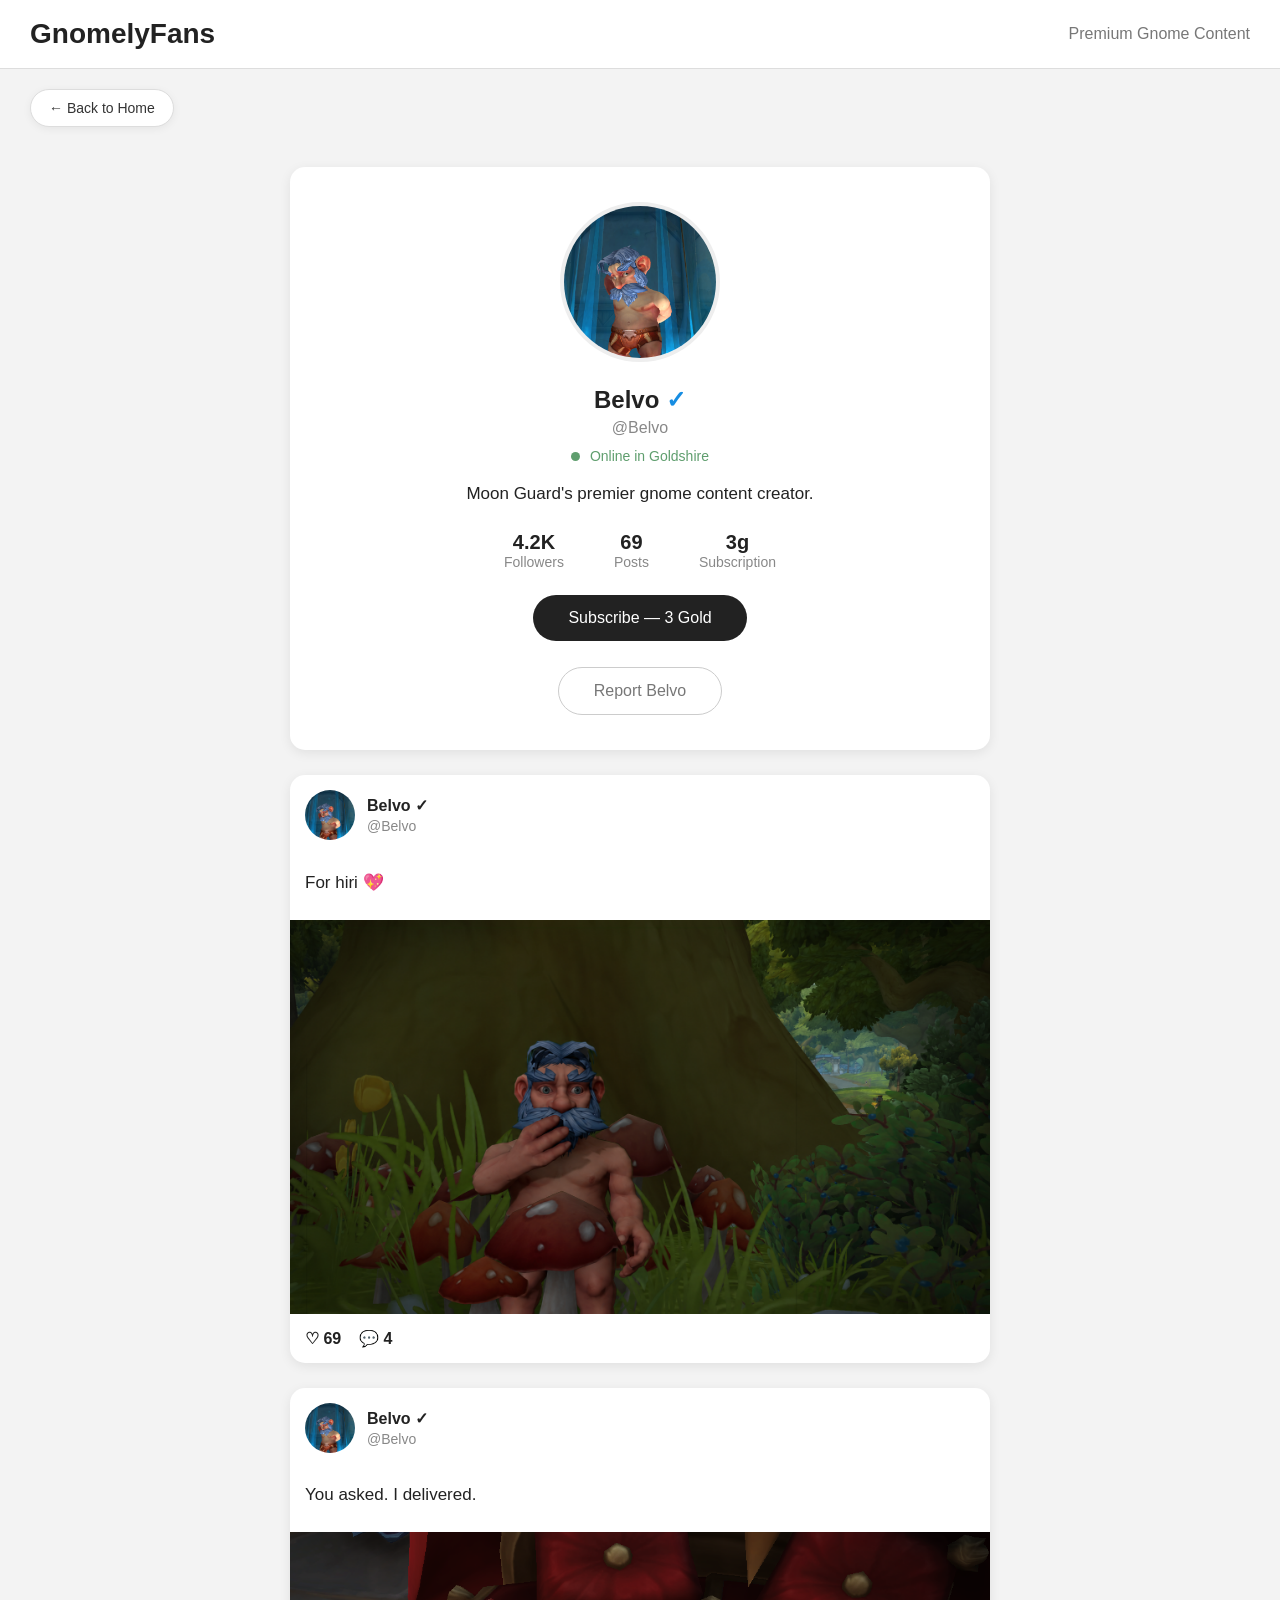
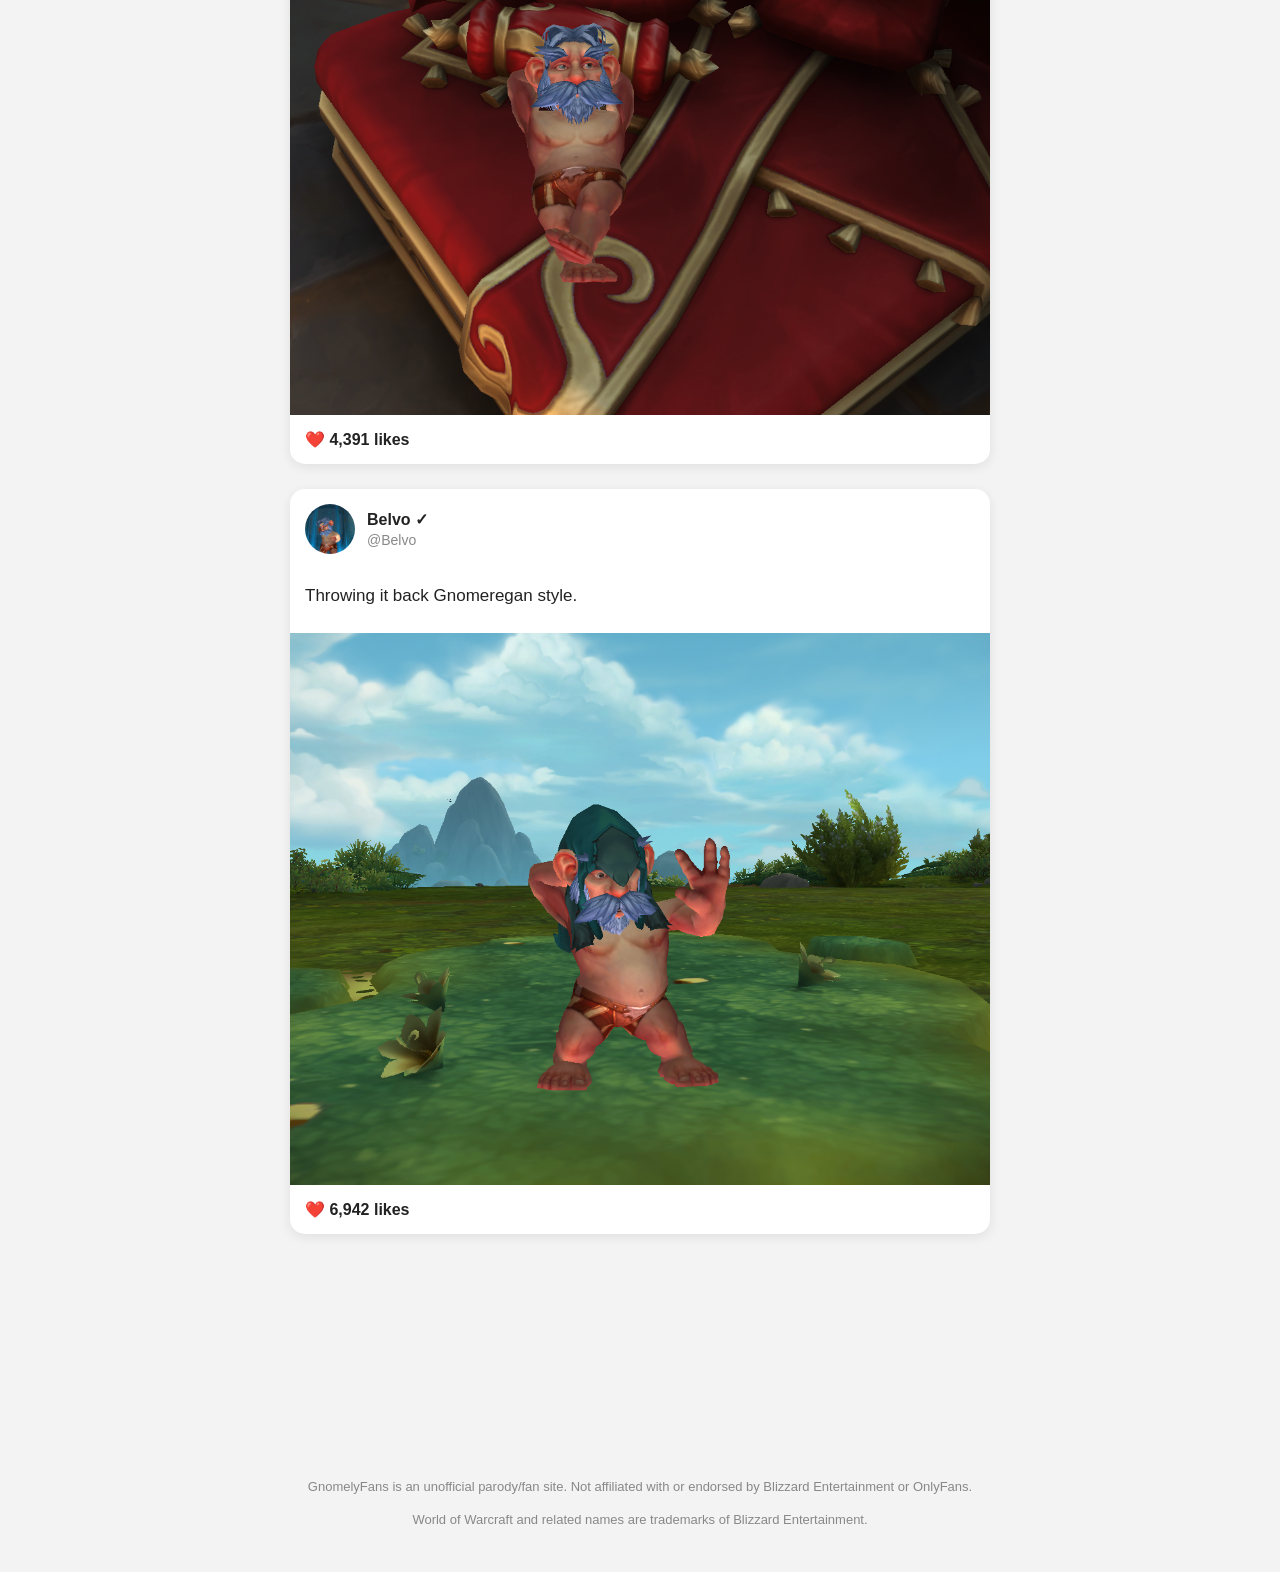
==== belvo.html @ c0539159 "Update belvo.html" ====
<!DOCTYPE html>
<html>
<head>
    <title>GnomelyFans</title>
    <meta charset="UTF-8">
    <meta name="viewport" content="width=device-width, initial-scale=1.0">
    
    <link rel="icon" type="image/png" href="images/Belvo.png">
    <link rel="stylesheet" href="style.css?v=3">
</head>

<body>

    <header>
        <div class="logo">GnomelyFans</div>
        <div class="tagline">Premium Gnome Content</div>
    </header>
<a href="index.html" class="home-button">← Back to Home</a>

    <main>

        <section class="profile">

            <img src="images/Belvo.png" class="profile-picture">

            <h1>Belvo <span class="verified">✓</span></h1>

            <p class="username">@Belvo</p>
	   
 <p class="online-status">
    <span class="online-dot"></span>
    Online in Goldshire
</p>
            <p class="bio">
                Moon Guard's premier gnome content creator.<br>
                
            </p>

            <div class="stats">

                <div>
                    <strong>4.2K</strong>
                    <span>Followers</span>
                </div>

                <div>
                    <strong>69</strong>
                    <span>Posts</span>
                </div>

                <div>
                    <strong>3g</strong>
                    <span>Subscription</span>
                </div>

            </div>
<button id="subscribeButton">Subscribe — 3 Gold</button>

<p id="subscriptionMessage"></p>

<button id="reportButton" class="report-button">
    Report Belvo
</button>
<div id="paymentPopup" class="popup-overlay">

    <div class="popup-box">

        <button id="closePopup" class="close-button">×</button>

        <h2>Subscribe to Belvo</h2>

        <p class="popup-price">3 Gold / month</p>

        <p>
            Gain access to premium gnome content. 
            No refunds.
        </p>

        <div class="payment-summary">
            <span>Monthly subscription</span>
            <strong>3g</strong>
        </div>

        <button id="confirmSubscribe" class="confirm-button">
            Pay 3 Gold
        </button>

        <button id="declineSubscribe" class="decline-button"
			data-message="Belvo will remember this.">
            I cannot financially support this gnome
        </button>

    </div>

</div>

<div id="reportPopup" class="popup-overlay">

    <div class="popup-box">

        <button id="closeReportPopup" class="close-button">×</button>

        <h2>Report Belvo</h2>

        <p>
            Are you sure you want to report this creator?
        </p>

        <button id="submitReport" class="confirm-button">
            Submit Report
        </button>

        <button id="cancelReport" class="decline-button">
            Nevermind
        </button>

    </div>

</div>
        </section>


        <section class="feed">
<div class="post">

    <div class="post-header">

        <img src="images/Belvo.png" class="small-profile-picture">

        <div>
            <strong>Belvo ✓</strong>
            <p>@Belvo</p>
        </div>

    </div>

    <p class="post-text">
        For hiri 💖
    </p>

    <img
        src="images/Belvopic1.png"
        class="post-image"
        alt="Belvo hiding among the mushrooms"
    >

    <div class="post-footer">
        ♡ 69 &nbsp;&nbsp; 💬 4
    </div>

</div>
            <div class="post">

                <div class="post-header">

                    <img src="images/Belvo.png" class="small-profile-picture">

                    <div>
                        <strong>Belvo ✓</strong>
                        <p>@Belvo</p>
                    </div>

                </div>

                <p class="post-text">
                    You asked. I delivered.
                </p>

                <img src="images/post1.png" class="post-image">

                <div class="post-footer">
                    ❤️ 4,391 likes
                </div>
    		</div>

		<div class="post">
			<div class="post-header">

    <img src="images/Belvo.png" class="small-profile-picture">

    <div>
        <strong>Belvo ✓</strong>
        <p>@Belvo</p>
    </div>

</div>
		<p class="post-text">
       		 Throwing it back Gnomeregan style.
    		</p>

    		<img src="images/post2.png" class="post-image">

    		<div class="post-footer">
       		 ❤️ 6,942 likes
            </div>
		    </div>
        </section>

    </main>
<footer>
    <p>
        GnomelyFans is an unofficial parody/fan site.
        Not affiliated with or endorsed by Blizzard Entertainment or OnlyFans.
    </p>

    <p>
        World of Warcraft and related names are trademarks of Blizzard Entertainment.
    </p>
</footer>
<script src="script.js?v=3"></script>
</body>
</html>
---- style.css ----
* {
    box-sizing: border-box;
}

body {
    margin: 0;
    font-family: Arial, sans-serif;
    background-color: #f3f3f3;
    color: #222;
}


/* HEADER */

header {
    background-color: white;
    border-bottom: 1px solid #ddd;
    padding: 18px 30px;
    display: flex;
    align-items: center;
    justify-content: space-between;
}

.logo {
    font-size: 28px;
    font-weight: bold;
}

.tagline {
    color: #777;
}


/* MAIN PAGE */

main {
    max-width: 700px;
    margin: 40px auto;
}


/* PROFILE */

.profile {
    background-color: white;
    text-align: center;
    padding: 35px;
    border-radius: 15px;
    margin-bottom: 25px;
    box-shadow: 0 3px 12px rgba(0,0,0,0.08);
}

.profile-picture {
    width: 160px;
    height: 160px;
    object-fit: cover;
    border-radius: 50%;
    border: 4px solid #eee;
}

.profile h1 {
    margin-bottom: 5px;
}

.verified {
    color: #168de2;
}

.username {
    color: #888;
    margin-top: 0;
}

.bio {
    font-size: 17px;
    line-height: 1.5;
}


/* STATS */

.stats {
    display: flex;
    justify-content: center;
    gap: 50px;
    margin: 25px 0;
}

.stats div {
    display: flex;
    flex-direction: column;
}

.stats strong {
    font-size: 20px;
}

.stats span {
    color: #888;
    font-size: 14px;
}


/* BUTTON */

button {
    background-color: #222;
    color: white;
    border: none;
    padding: 14px 35px;
    font-size: 16px;
    border-radius: 30px;
    cursor: pointer;
}

button:hover {
    background-color: #444;
}


/* POSTS */

.post {
    background-color: white;
    border-radius: 15px;
    overflow: hidden;
    box-shadow: 0 3px 12px rgba(0,0,0,0.08);
    margin-bottom: 25px;
}

.post-header {
    display: flex;
    align-items: center;
    padding: 15px;
}

.post-header p {
    margin: 3px 0 0;
    color: #888;
    font-size: 14px;
}

.small-profile-picture {
    width: 50px;
    height: 50px;
    object-fit: cover;
    border-radius: 50%;
    margin-right: 12px;
}

.post-text {
    padding: 0 15px 10px;
    font-size: 17px;
}

.post-image {
    width: 100%;
    display: block;
}

.post-footer {
    padding: 15px;
    font-weight: bold;
}
#subscriptionMessage {
    margin-top: 15px;
    font-weight: bold;
    color: #555;
}
/* PAYMENT POPUP */

.popup-overlay {
    display: none;
    position: fixed;
    top: 0;
    left: 0;
    width: 100%;
    height: 100%;
    background-color: rgba(0, 0, 0, 0.65);
    justify-content: center;
    align-items: center;
    z-index: 1000;
}

.popup-box {
    position: relative;
    background-color: white;
    width: 380px;
    max-width: 90%;
    padding: 30px;
    border-radius: 18px;
    box-shadow: 0 10px 40px rgba(0, 0, 0, 0.3);
    text-align: center;
}

.popup-box h2 {
    margin-top: 0;
}

.popup-price {
    font-size: 24px;
    font-weight: bold;
}

.payment-summary {
    display: flex;
    justify-content: space-between;
    padding: 15px;
    margin: 20px 0;
    background-color: #f3f3f3;
    border-radius: 10px;
}

.close-button {
    position: absolute;
    top: 10px;
    right: 12px;
    background: none;
    color: #777;
    padding: 0;
    font-size: 28px;
}

.close-button:hover {
    background: none;
    color: black;
}

.confirm-button {
    width: 100%;
    margin-bottom: 10px;
}

.decline-button {
    width: 100%;
    background-color: #e7e7e7;
    color: #333;
}

.decline-button:hover {
    background-color: #d5d5d5;
}

.report-button {
    margin-top: 10px;
    background-color: transparent;
    color: #777;
    border: 1px solid #ccc;
}

.online-status {
    color: #5f9e6e;
    font-size: 14px;
    margin-top: -5px;
    margin-bottom: 15px;
}

.online-dot {
    display: inline-block;
    width: 9px;
    height: 9px;
    background-color: #5f9e6e;
    border-radius: 50%;
    margin-right: 6px;
}
.report-button:hover {
    background-color: #eee;
    color: #333;
}
/* HOMEPAGE */

.home-intro {
    text-align: center;
    margin-bottom: 30px;
}

.home-intro h1 {
    margin-bottom: 8px;
}

.home-intro p {
    color: #777;
}

.creator-grid {
    display: grid;
    grid-template-columns: repeat(2, 1fr);
    gap: 25px;
}

.creator-card {
    background-color: white;
    padding: 30px;
    border-radius: 15px;
    text-align: center;
    text-decoration: none;
    color: #222;
    box-shadow: 0 3px 12px rgba(0,0,0,0.08);
    transition: transform 0.2s ease, box-shadow 0.2s ease;
}

.creator-card:hover {
    transform: translateY(-5px);
    box-shadow: 0 8px 22px rgba(0,0,0,0.14);
}

.creator-picture {
    width: 170px;
    height: 170px;
    object-fit: cover;
    border-radius: 50%;
    border: 4px solid #eee;
}

.creator-card h2 {
    margin-bottom: 5px;
}

.creator-card p {
    margin-top: 0;
    color: #888;
}

.creator-status {
    color: #5f9e6e;
    font-size: 14px;
}

@media (max-width: 600px) {
    .creator-grid {
        grid-template-columns: 1fr;
    }
}
footer {
    margin-top: 200px;
    text-align: center;
    color: #888;
    font-size: 13px;
    padding: 30px 20px;
    line-height: 1.5;
}
.home-button {
    display: inline-block;
    margin: 20px 0 0 30px;
    padding: 10px 18px;
    background-color: white;
    color: #333;
    text-decoration: none;
    border-radius: 25px;
    border: 1px solid #ddd;
    font-size: 14px;
    box-shadow: 0 2px 8px rgba(0,0,0,0.06);
}

.home-button:hover {
    background-color: #eee;
}
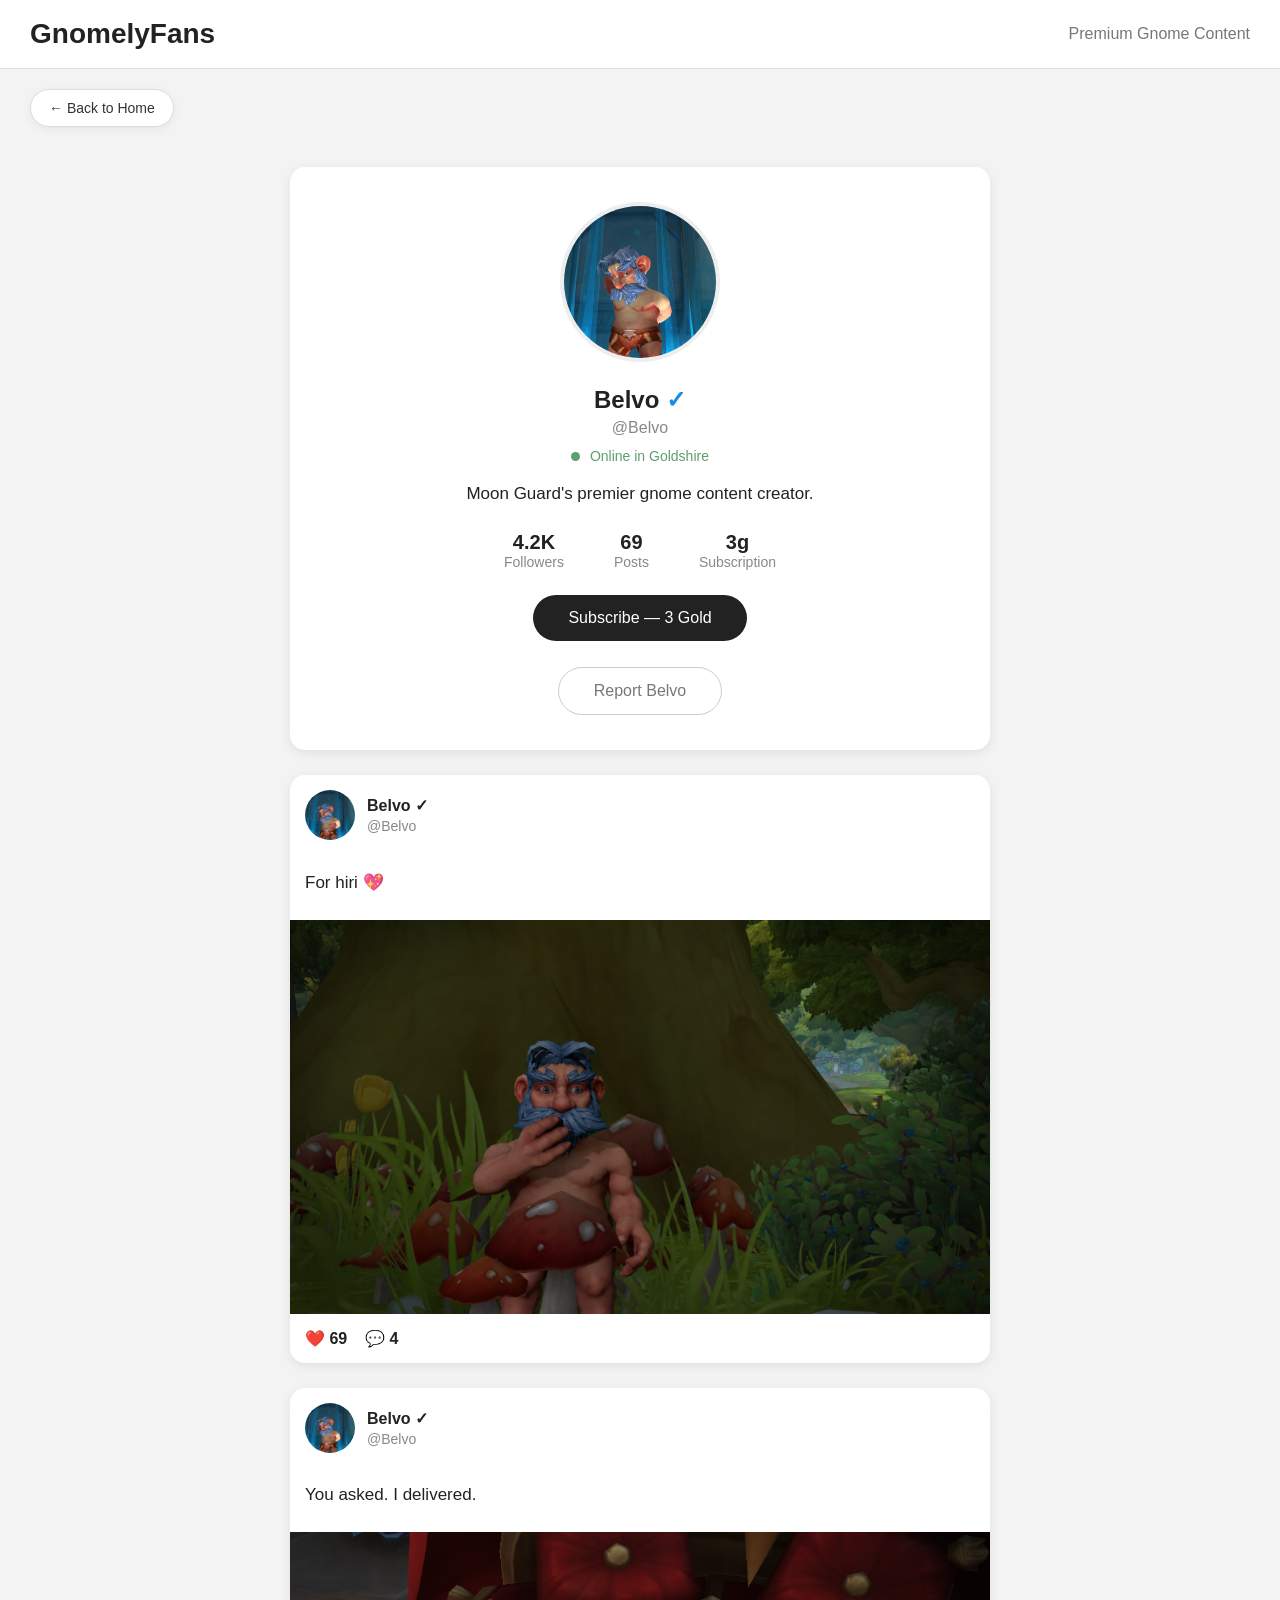
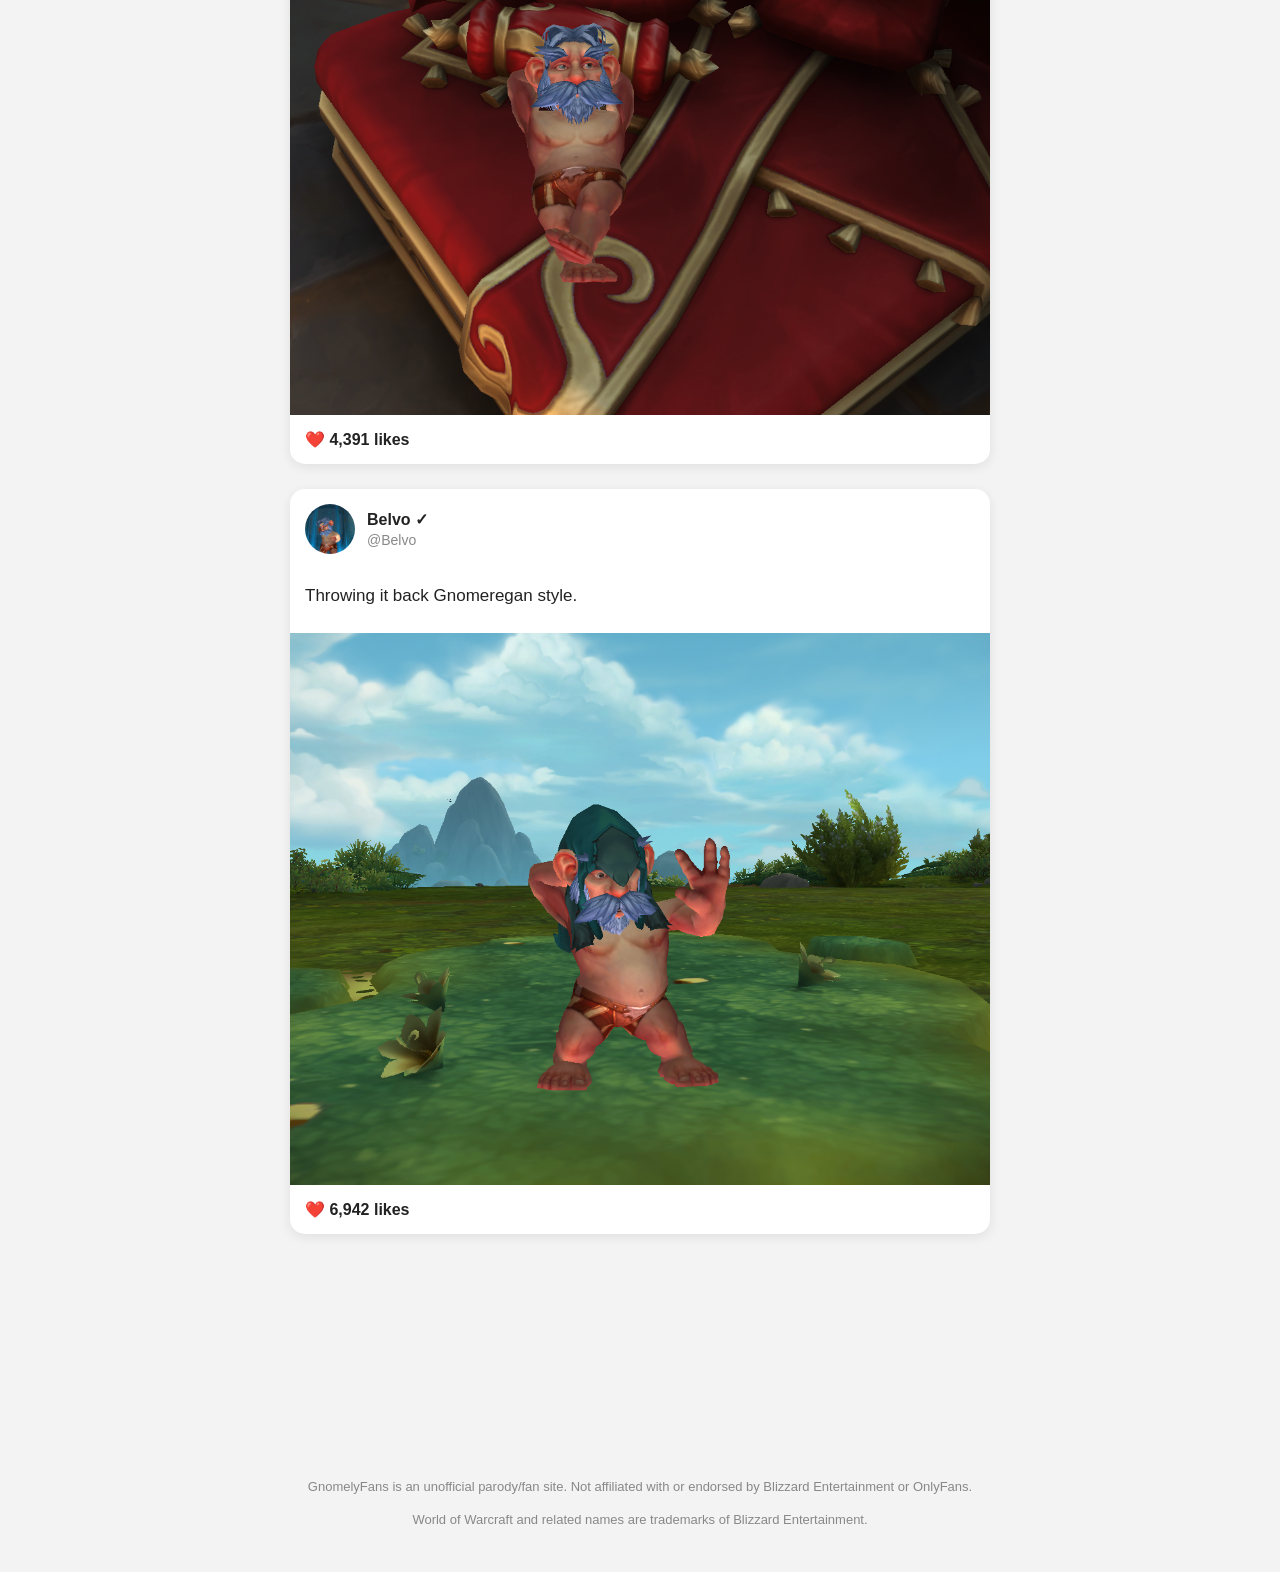
==== commit 86e5a9b4: "Update belvo.html" ====
--- a/belvo.html
+++ b/belvo.html
@@ -145,7 +145,7 @@
     >
 
     <div class="post-footer">
-        ♡ 69 &nbsp;&nbsp; 💬 4
+        ❤️ 69 &nbsp;&nbsp; 💬 4
     </div>
 
 </div>
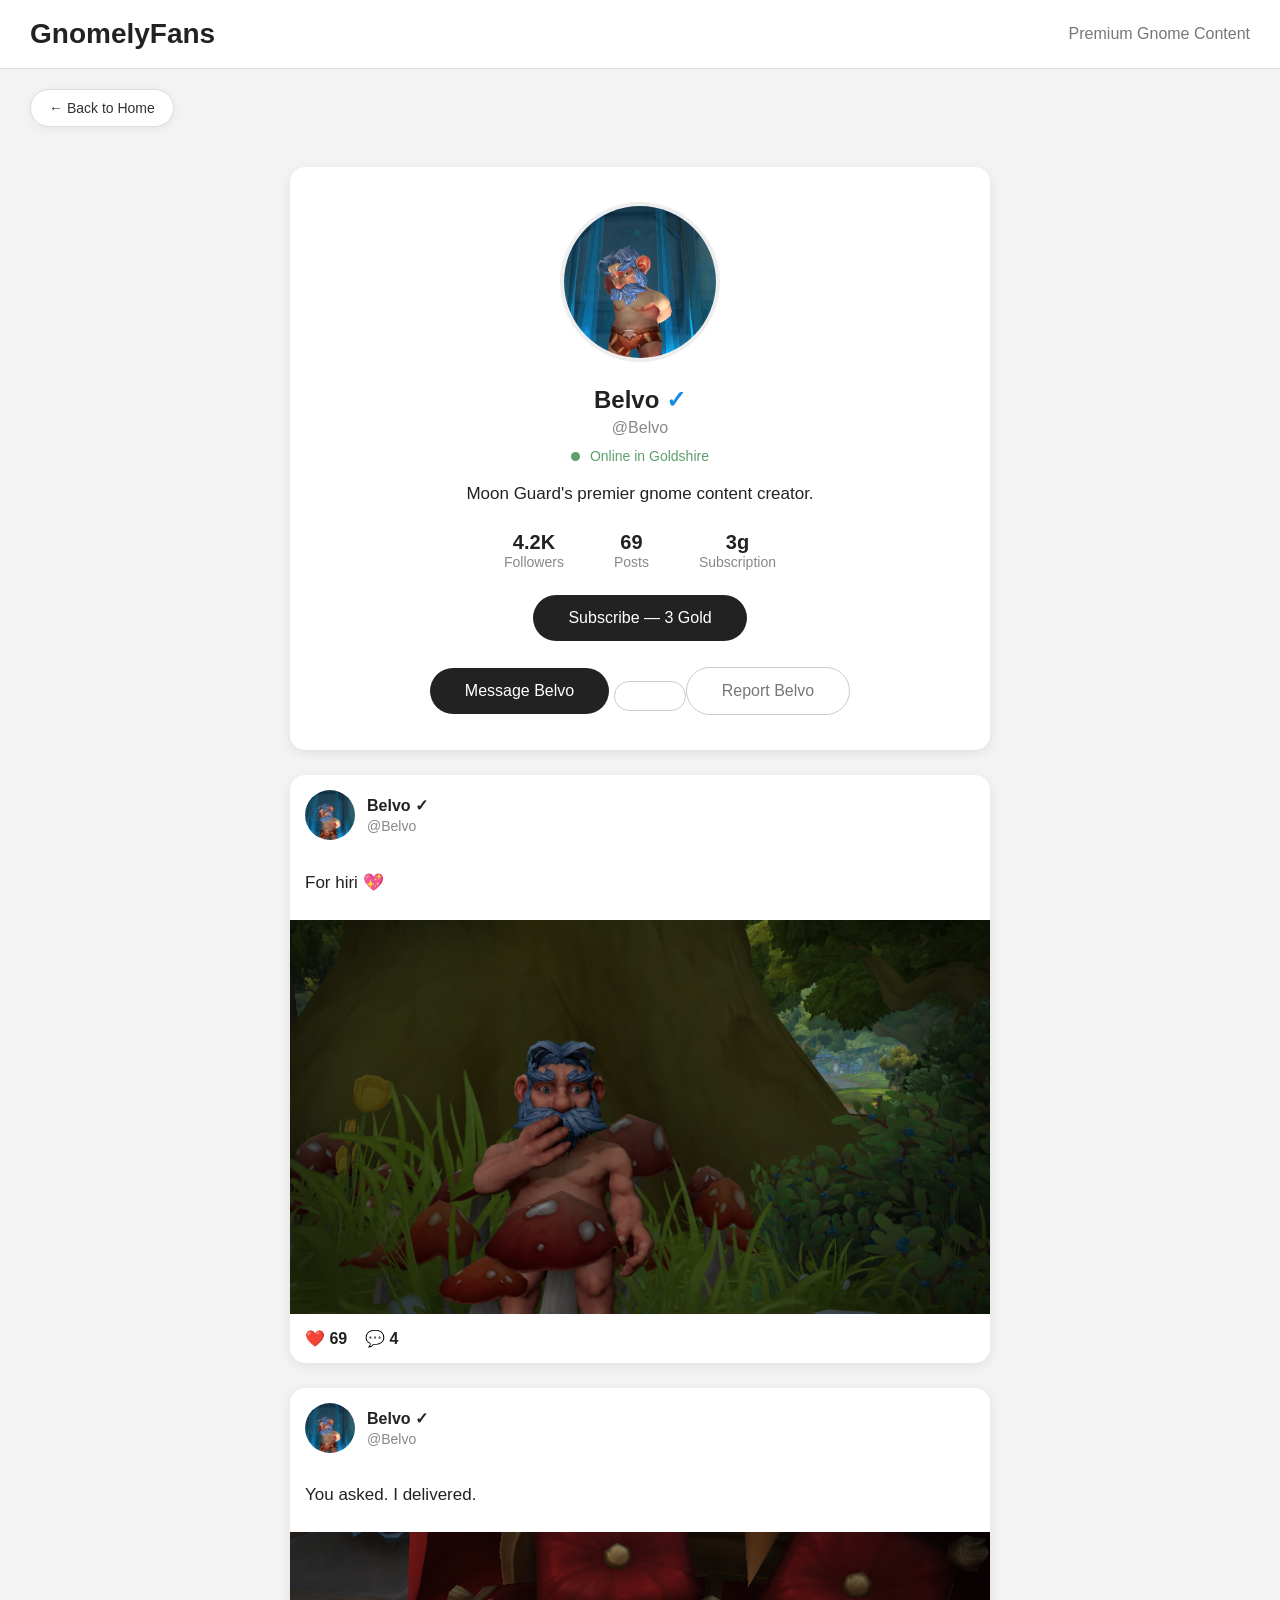
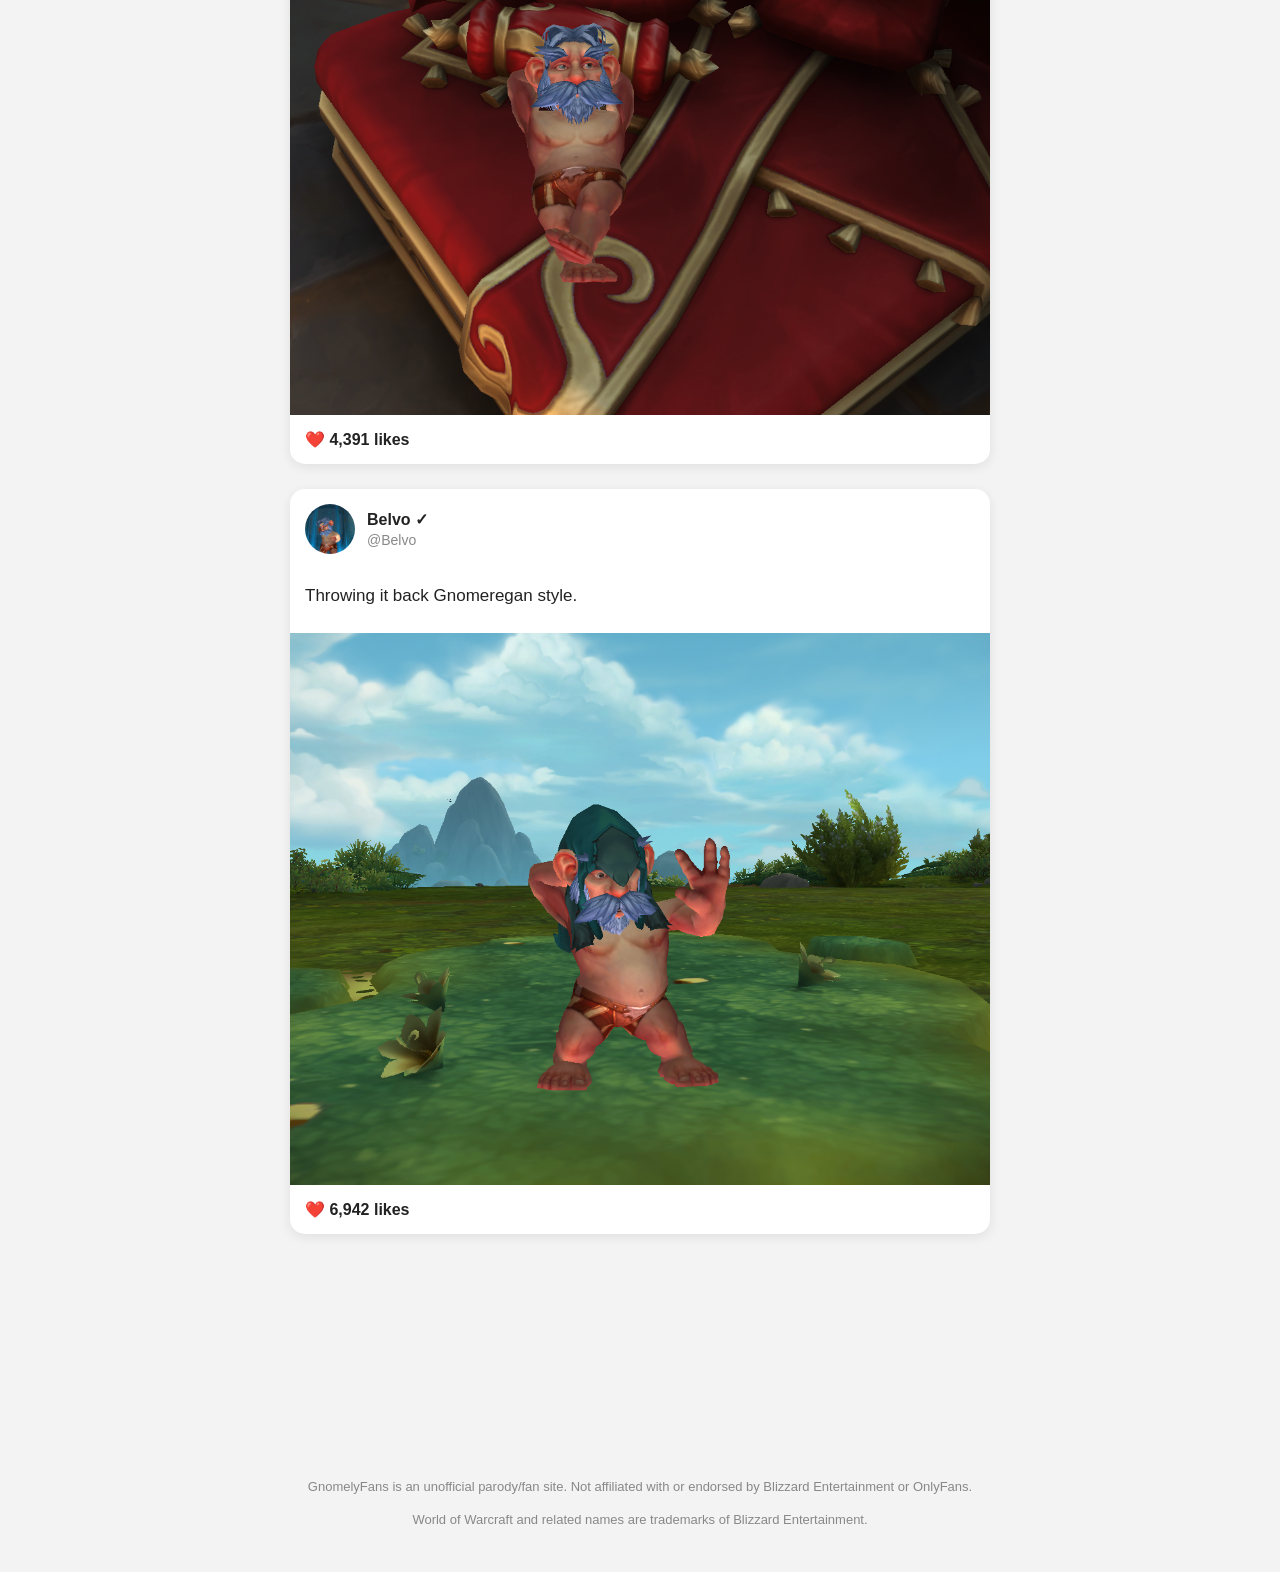
==== commit 244217a1: "Update belvo.html" ====
--- a/belvo.html
+++ b/belvo.html
@@ -57,7 +57,65 @@
 <button id="subscribeButton">Subscribe — 3 Gold</button>
 
 <p id="subscriptionMessage"></p>
-
+<button id="messageButton" class="message-button">
+    Message Belvo
+</button>
+
+<div id="messagePopup" class="popup-overlay">
+
+    <div class="popup-box">
+
+        <button id="closeMessagePopup" class="close-button" type="button">×</button>
+
+        <h2>Message Belvo</h2>
+
+        <form
+            id="messageForm"
+            class="message-form"
+            action="https://formspree.io/f/xoedpkbb"
+            method="POST"
+        >
+
+            <input type="hidden" name="recipient" value="Belvo">
+
+            <label for="messageName">Your name</label>
+            <input
+                id="messageName"
+                type="text"
+                name="name"
+                maxlength="100"
+                required
+            >
+
+            <label for="messageEmail">Your email</label>
+            <input
+                id="messageEmail"
+                type="email"
+                name="email"
+                required
+            >
+
+            <label for="messageText">Message</label>
+            <textarea
+                id="messageText"
+                name="message"
+                maxlength="2000"
+                required
+            ></textarea>
+
+            <button type="submit" class="confirm-button">
+                Send Message
+            </button>
+
+            <p id="messageStatus"></p>
+
+        </form>
+
+    </div>
+
+</div>
+
+<button id="reportButton" class="report-button">
 <button id="reportButton" class="report-button">
     Report Belvo
 </button>
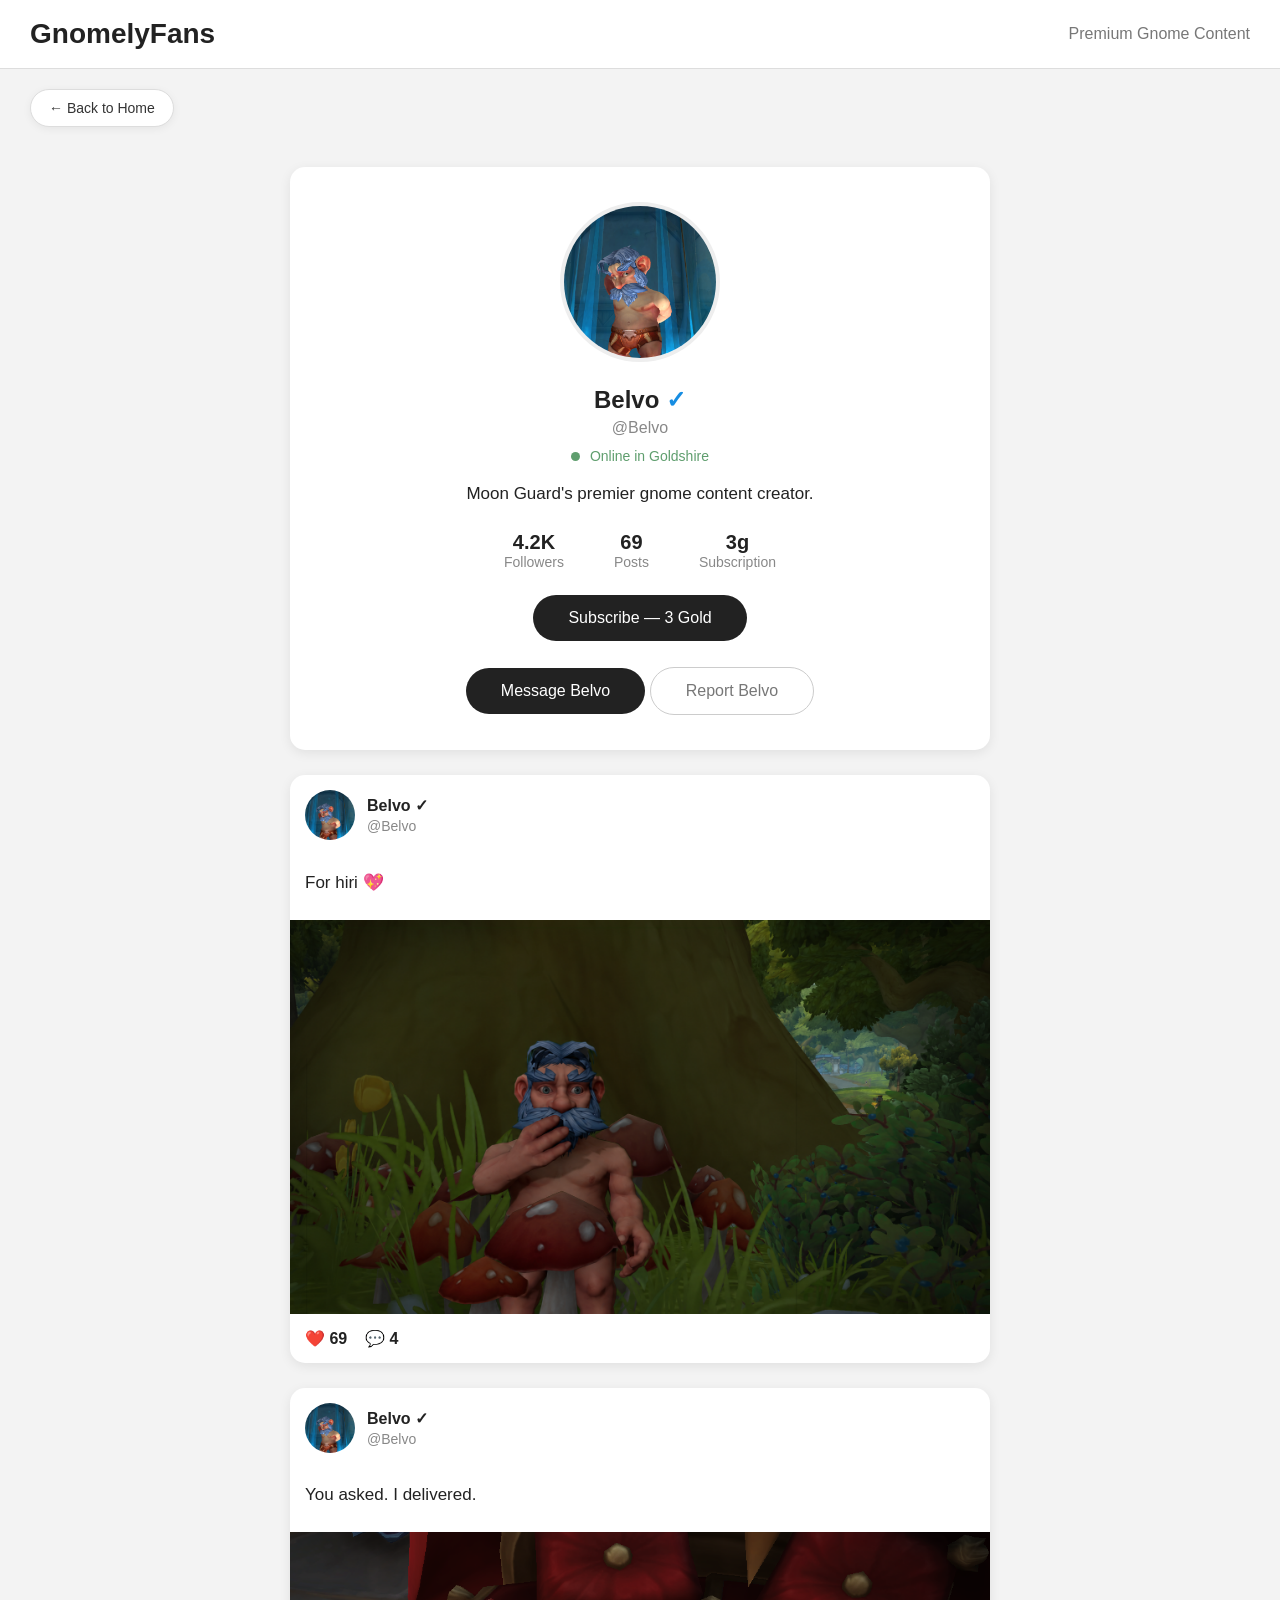
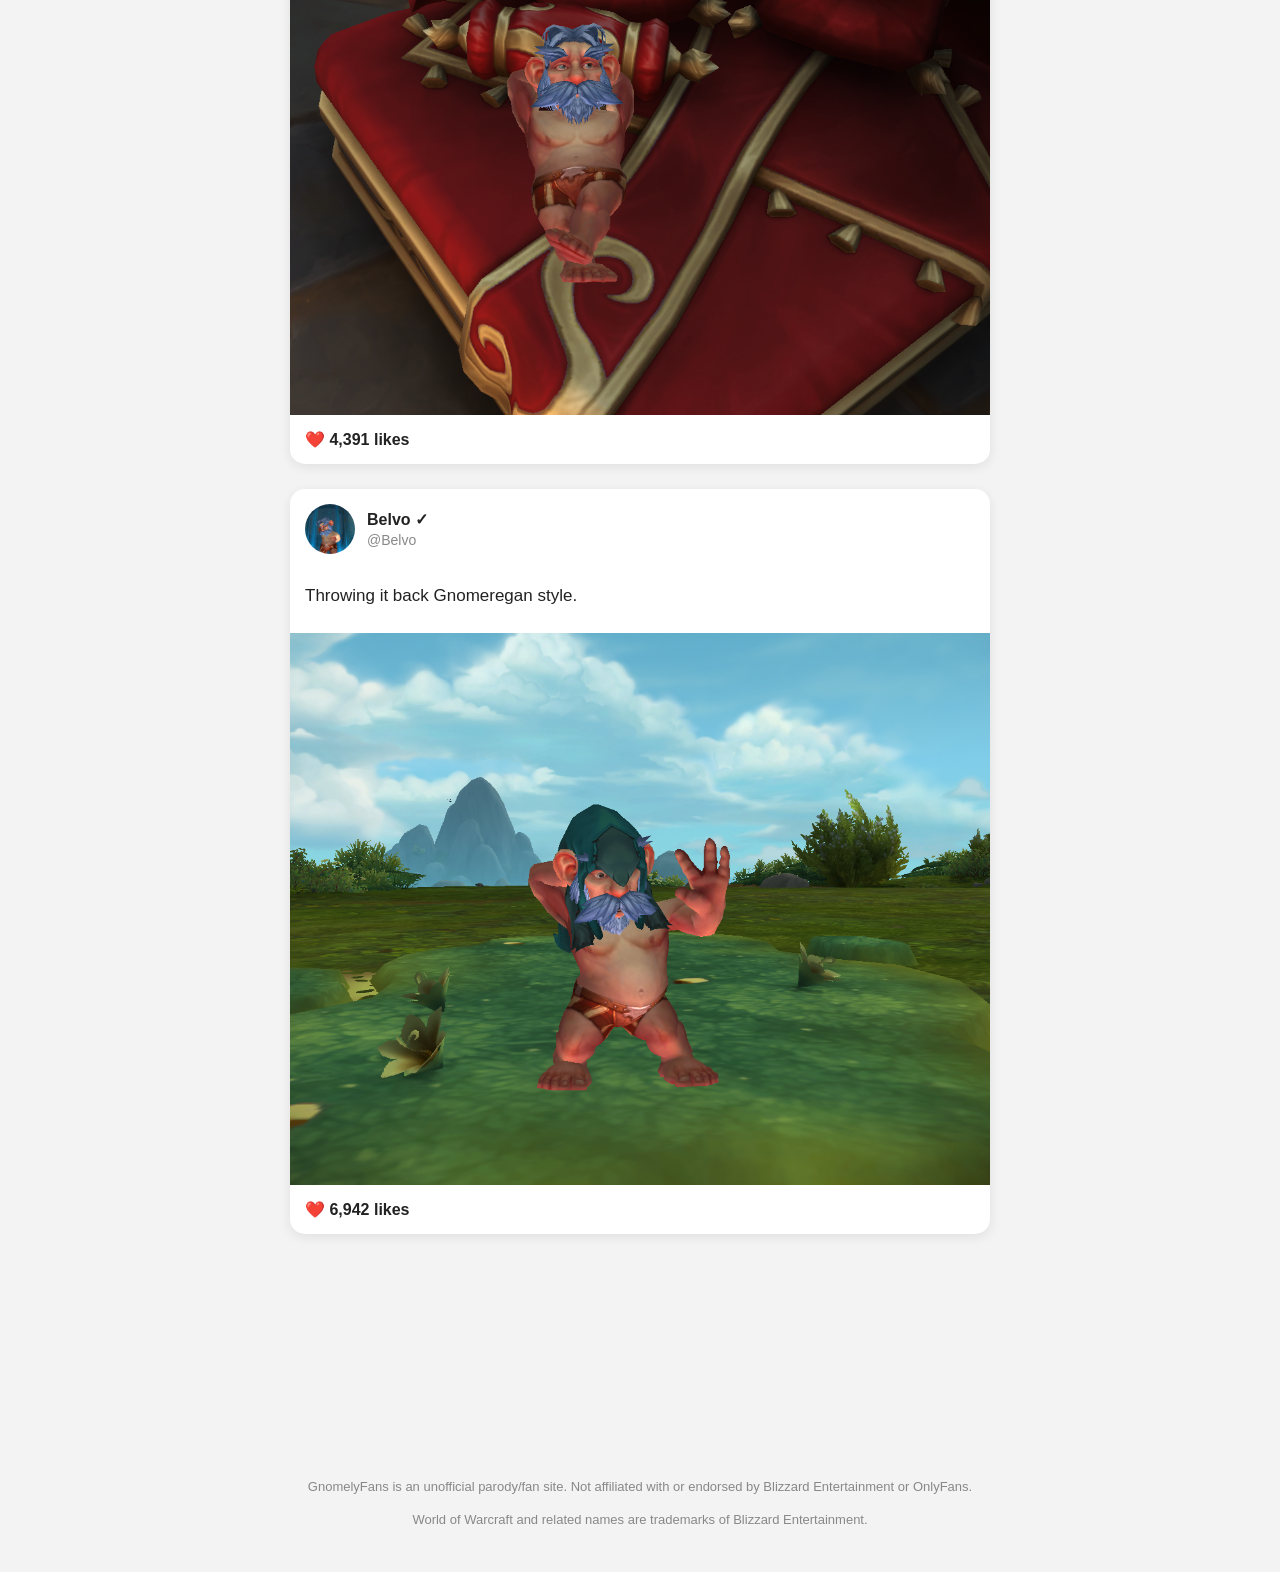
==== commit b082cb22: "Update belvo.html" ====
--- a/belvo.html
+++ b/belvo.html
@@ -6,7 +6,7 @@
     <meta name="viewport" content="width=device-width, initial-scale=1.0">
     
     <link rel="icon" type="image/png" href="images/Belvo.png">
-    <link rel="stylesheet" href="style.css?v=3">
+    <link rel="stylesheet" href="style.css?v=4">
 </head>
 
 <body>
@@ -87,12 +87,11 @@
                 required
             >
 
-            <label for="messageEmail">Your email</label>
+           <label for="messageEmail">Your email (Optional)</label>
             <input
                 id="messageEmail"
                 type="email"
                 name="email"
-                required
             >
 
             <label for="messageText">Message</label>
@@ -116,7 +115,6 @@
 </div>
 
 <button id="reportButton" class="report-button">
-<button id="reportButton" class="report-button">
     Report Belvo
 </button>
 <div id="paymentPopup" class="popup-overlay">
@@ -265,6 +263,6 @@
         World of Warcraft and related names are trademarks of Blizzard Entertainment.
     </p>
 </footer>
-<script src="script.js?v=3"></script>
+<script src="script.js?v=4"></script>
 </body>
 </html>
--- a/style.css
+++ b/style.css
@@ -355,3 +355,46 @@
 .home-button:hover {
     background-color: #eee;
 }
+
+/* MESSAGING */
+
+.message-button {
+    margin-top: 10px;
+    background-color: #222;
+}
+
+.message-form {
+    text-align: left;
+}
+
+.message-form label {
+    display: block;
+    margin: 15px 0 6px;
+    font-weight: bold;
+    font-size: 14px;
+}
+
+.message-form input,
+.message-form textarea {
+    width: 100%;
+    padding: 12px;
+    border: 1px solid #ccc;
+    border-radius: 10px;
+    font-family: Arial, sans-serif;
+    font-size: 15px;
+}
+
+.message-form textarea {
+    min-height: 130px;
+    resize: vertical;
+}
+
+.message-form .confirm-button {
+    margin-top: 18px;
+}
+
+#messageStatus {
+    text-align: center;
+    font-weight: bold;
+    color: #555;
+}
